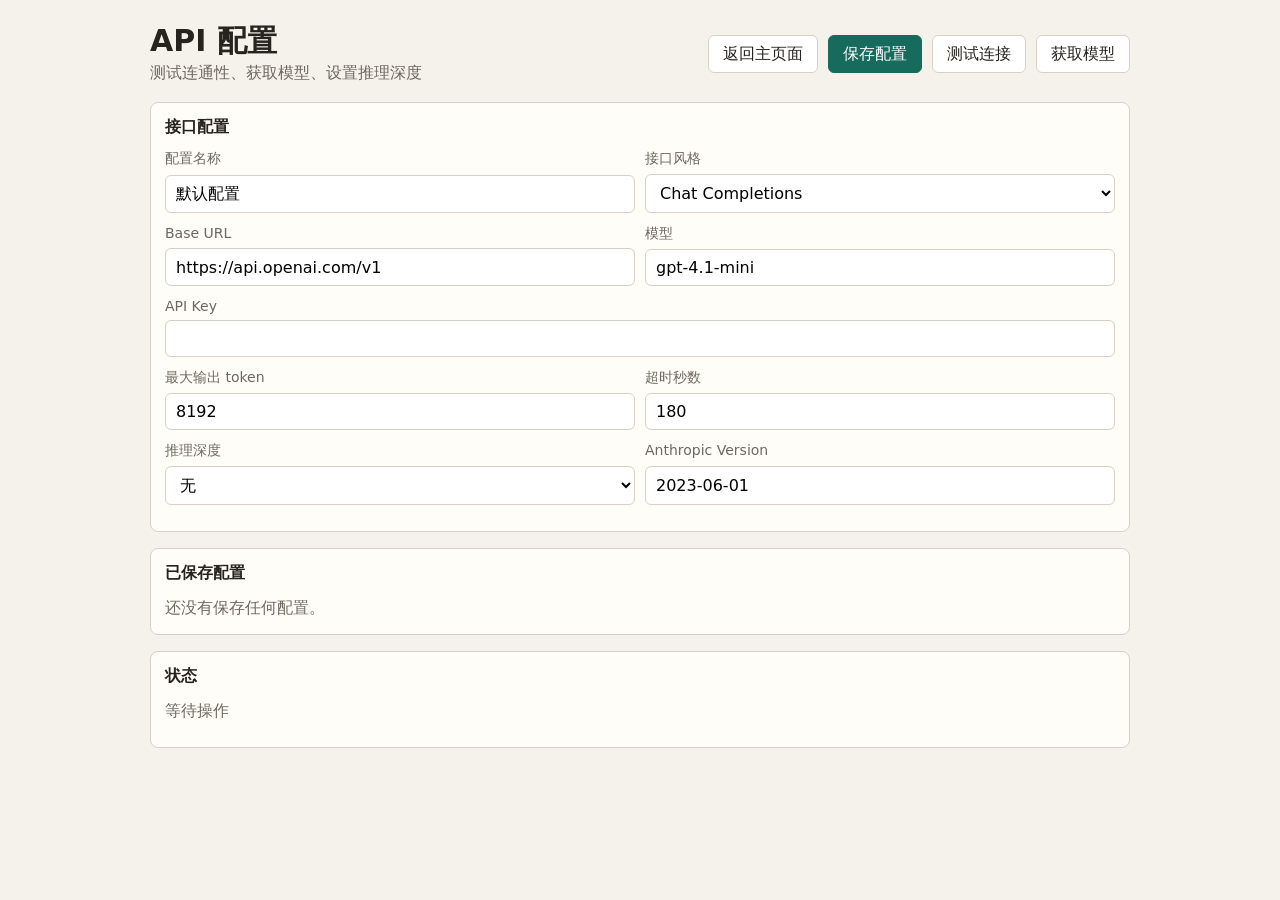
==== static/config.html @ f7bf5d54 "Initial commit" ====
<!doctype html>
<html lang="zh-CN">
  <head>
    <meta charset="utf-8" />
    <meta name="viewport" content="width=device-width, initial-scale=1" />
    <title>EasyNovel - API 配置</title>
    <link rel="stylesheet" href="/static/styles.css" />
  </head>
  <body>
    <main class="app-shell config-shell">
      <header class="topbar">
        <div>
          <h1>API 配置</h1>
          <p>测试连通性、获取模型、设置推理深度</p>
        </div>
        <div class="actions">
          <a class="link-button" href="/">返回主页面</a>
          <button id="saveBtn" type="button" class="primary">保存配置</button>
          <button id="testBtn" type="button">测试连接</button>
          <button id="fetchModelsBtn" type="button">获取模型</button>
        </div>
      </header>

      <section class="single-column">
        <section class="panel">
          <h2>接口配置</h2>
          <div class="two-fields">
            <label class="field">
              <span>配置名称</span>
              <input id="profileName" type="text" placeholder="默认配置" />
            </label>
            <label class="field">
              <span>接口风格</span>
              <select id="apiStyle">
                <option value="chat">Chat Completions</option>
                <option value="responses">Responses</option>
                <option value="anthropic">Anthropic / Authpic</option>
              </select>
            </label>
          </div>
          <div class="two-fields">
            <label class="field">
              <span>Base URL</span>
              <input id="baseUrl" type="text" value="https://api.openai.com/v1" autocomplete="off" />
            </label>
            <label class="field">
              <span>模型</span>
              <input id="model" type="text" value="gpt-4.1-mini" autocomplete="off" />
            </label>
          </div>
          <label class="field">
            <span>API Key</span>
            <input id="apiKey" type="password" autocomplete="off" />
          </label>
          <div class="two-fields">
            <label class="field">
              <span>最大输出 token</span>
              <input id="maxTokens" type="number" min="1" step="512" value="8192" />
            </label>
            <label class="field">
              <span>超时秒数</span>
              <input id="timeout" type="number" min="30" step="30" value="180" />
            </label>
          </div>
          <div class="two-fields">
            <label class="field">
              <span>推理深度</span>
              <select id="reasoningDepth">
                <option value="none">无</option>
                <option value="low">低</option>
                <option value="medium">中</option>
                <option value="high">高</option>
              </select>
            </label>
            <label class="field" id="anthropicVersionField">
              <span>Anthropic Version</span>
              <input id="anthropicVersion" type="text" value="2023-06-01" autocomplete="off" />
            </label>
          </div>
        </section>

        <section class="panel">
          <h2>已保存配置</h2>
          <div class="profile-list" id="profileList"></div>
        </section>

        <section class="panel">
          <h2>状态</h2>
          <p id="statusText">等待操作</p>
          <pre id="logs"></pre>
        </section>
      </section>
    </main>
    <script src="/static/config.js"></script>
  </body>
</html>
---- static/styles.css ----
:root {
  color-scheme: light;
  --bg: #f5f2ec;
  --ink: #27231f;
  --muted: #6f675f;
  --line: #d9d0c5;
  --panel: #fffdf8;
  --accent: #176b5d;
  --accent-strong: #0f4d43;
  --danger: #8a3434;
}

* {
  box-sizing: border-box;
}

body {
  margin: 0;
  min-width: 320px;
  background: var(--bg);
  color: var(--ink);
  font-family: "Microsoft YaHei", "PingFang SC", system-ui, sans-serif;
}

button,
input,
select,
textarea {
  font: inherit;
}

button,
.link-button {
  min-height: 38px;
  border: 1px solid var(--line);
  border-radius: 6px;
  padding: 0 14px;
  background: #ffffff;
  color: var(--ink);
  cursor: pointer;
  text-decoration: none;
  display: inline-flex;
  align-items: center;
  justify-content: center;
}

button:disabled {
  cursor: not-allowed;
  opacity: 0.55;
}

.primary {
  border-color: var(--accent);
  background: var(--accent);
  color: #ffffff;
}

.primary:hover {
  background: var(--accent-strong);
}

.ghost {
  color: var(--danger);
}

.app-shell {
  width: min(1440px, calc(100vw - 32px));
  margin: 0 auto;
  padding: 24px 0 36px;
}

.topbar {
  display: flex;
  align-items: center;
  justify-content: space-between;
  gap: 20px;
  padding-bottom: 18px;
}

h1,
h2,
p {
  margin: 0;
}

h1 {
  font-size: 30px;
  line-height: 1.1;
}

.topbar p {
  margin-top: 6px;
  color: var(--muted);
}

.actions {
  display: flex;
  flex-wrap: wrap;
  gap: 10px;
  justify-content: flex-end;
}

.workspace {
  display: grid;
  grid-template-columns: minmax(0, 1fr) 320px;
  gap: 16px;
  align-items: start;
}

.editor-grid {
  display: grid;
  grid-template-columns: repeat(2, minmax(0, 1fr));
  gap: 14px;
}

.editor-grid label,
.panel,
.output-panel {
  border: 1px solid var(--line);
  border-radius: 8px;
  background: var(--panel);
}

.editor-grid label {
  display: flex;
  min-height: 310px;
  flex-direction: column;
  overflow: hidden;
}

.editor-grid span,
.field span {
  color: var(--muted);
  font-size: 14px;
}

.editor-grid label > span {
  padding: 12px 12px 0;
}

textarea {
  width: 100%;
  flex: 1;
  border: 0;
  outline: 0;
  resize: vertical;
  background: transparent;
  color: var(--ink);
  line-height: 1.65;
  padding: 10px 12px 12px;
}

.side-panel {
  display: grid;
  gap: 14px;
}

.panel {
  padding: 14px;
}

h2 {
  margin-bottom: 12px;
  font-size: 16px;
}

.field {
  display: grid;
  gap: 6px;
  margin-bottom: 12px;
}

input,
select {
  width: 100%;
  border: 1px solid var(--line);
  border-radius: 6px;
  background: #ffffff;
  padding: 8px 10px;
}

.two-fields {
  display: grid;
  grid-template-columns: repeat(2, minmax(0, 1fr));
  gap: 10px;
}

.progress {
  height: 10px;
  overflow: hidden;
  border-radius: 999px;
  background: #e8dfd4;
}

#progressBar {
  width: 0%;
  height: 100%;
  background: var(--accent);
  transition: width 180ms ease;
}

#statusText {
  margin: 10px 0;
  color: var(--muted);
  line-height: 1.5;
}

#logs {
  max-height: 220px;
  overflow: auto;
  margin: 0;
  white-space: pre-wrap;
  color: var(--muted);
  font-size: 13px;
  line-height: 1.5;
}

.model-pill {
  min-height: 30px;
  margin: 0 8px 8px 0;
  padding: 0 10px;
  font-size: 13px;
}

.muted {
  color: var(--muted);
  line-height: 1.5;
}

.single-column {
  display: grid;
  gap: 16px;
}

.config-shell {
  max-width: 980px;
}

.profile-list {
  display: grid;
  gap: 10px;
}

.profile-row {
  display: flex;
  align-items: center;
  justify-content: space-between;
  gap: 14px;
  border: 1px solid var(--line);
  border-radius: 6px;
  padding: 10px;
  background: #ffffff;
}

.profile-row strong,
.profile-row span {
  display: block;
}

.profile-row span {
  margin-top: 4px;
  color: var(--muted);
  font-size: 13px;
}

.row-actions {
  display: flex;
  flex-wrap: wrap;
  gap: 8px;
  justify-content: flex-end;
}

#loadOutputBtn,
#downloadBtn {
  width: 100%;
}

#downloadBtn {
  margin-top: 10px;
}

.output-panel {
  margin-top: 16px;
  padding: 14px;
}

#output {
  min-height: 340px;
  border: 1px solid var(--line);
  border-radius: 6px;
  background: #ffffff;
}

@media (max-width: 980px) {
  .topbar,
  .workspace {
    grid-template-columns: 1fr;
    display: grid;
  }

  .actions {
    justify-content: start;
  }
}

@media (max-width: 720px) {
  .app-shell {
    width: min(100vw - 20px, 1440px);
    padding-top: 14px;
  }

  .editor-grid {
    grid-template-columns: 1fr;
  }

  .editor-grid label {
    min-height: 260px;
  }
}
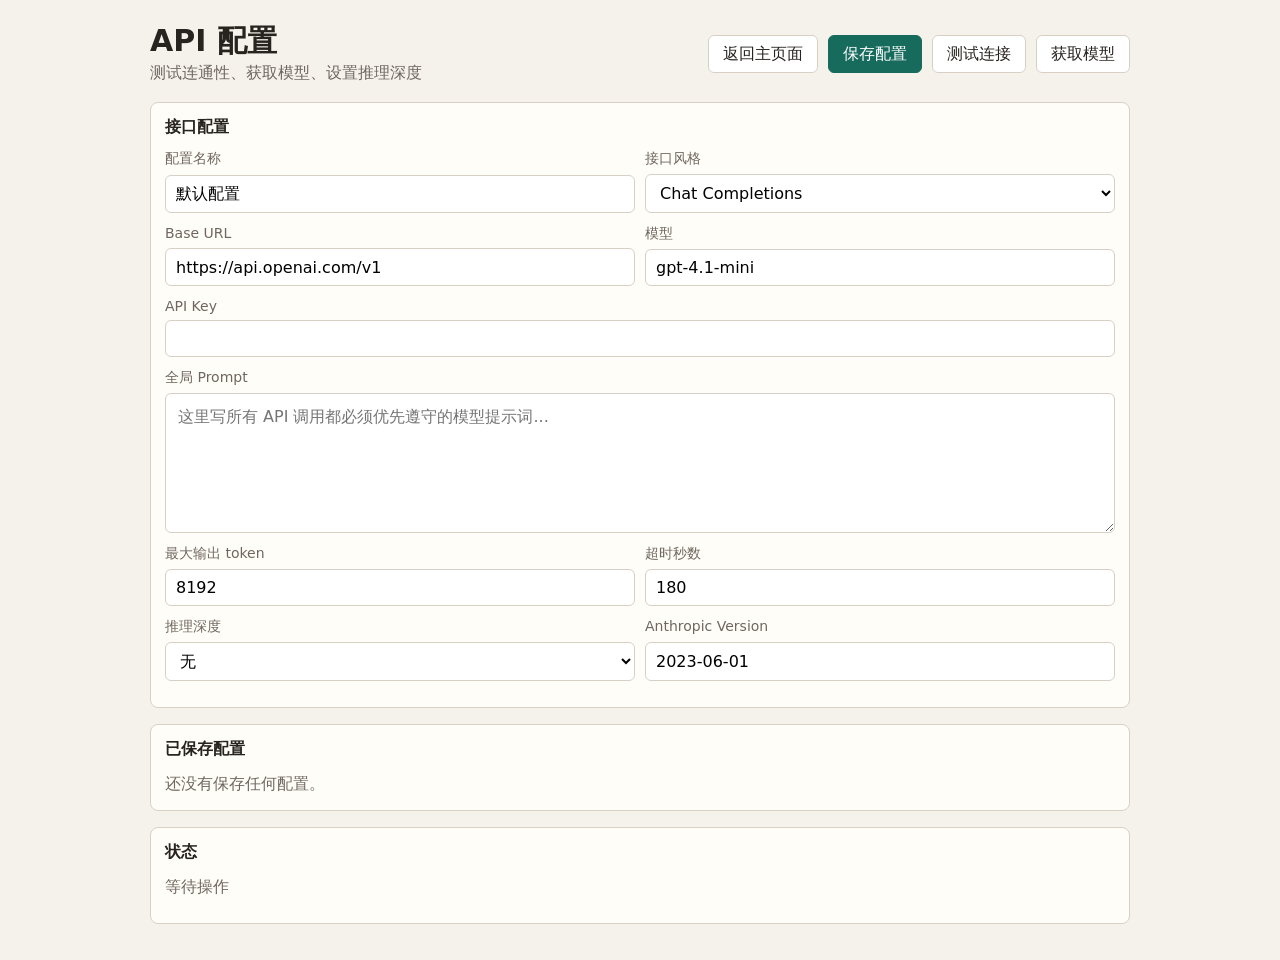
==== commit 55404692: "优化" ====
--- a/static/config.html
+++ b/static/config.html
@@ -52,6 +52,10 @@
             <span>API Key</span>
             <input id="apiKey" type="password" autocomplete="off" />
           </label>
+          <label class="field">
+            <span>全局 Prompt</span>
+            <textarea id="systemPrompt" class="config-prompt" placeholder="这里写所有 API 调用都必须优先遵守的模型提示词..." spellcheck="false"></textarea>
+          </label>
           <div class="two-fields">
             <label class="field">
               <span>最大输出 token</span>
--- a/static/styles.css
+++ b/static/styles.css
@@ -100,17 +100,129 @@
   justify-content: flex-end;
 }
 
-.workspace {
+.settings-layout {
   display: grid;
   grid-template-columns: minmax(0, 1fr) 320px;
   gap: 16px;
   align-items: start;
 }
 
+.tabs {
+  display: flex;
+  gap: 8px;
+  margin-bottom: 16px;
+  border-bottom: 1px solid var(--line);
+}
+
+.tab-button {
+  min-height: 40px;
+  border-bottom-left-radius: 0;
+  border-bottom-right-radius: 0;
+  border-bottom-color: transparent;
+}
+
+.tab-button.active {
+  border-color: var(--accent);
+  background: var(--accent);
+  color: #ffffff;
+}
+
+.tab-panel {
+  display: none;
+}
+
+.tab-panel.active {
+  display: block;
+}
+
+.model-strip {
+  display: flex;
+  align-items: end;
+  gap: 14px;
+  margin: -4px 0 16px;
+  border: 1px solid var(--line);
+  border-radius: 8px;
+  background: var(--panel);
+  padding: 12px 14px;
+}
+
+.model-select-field {
+  display: grid;
+  min-width: min(420px, 100%);
+  gap: 6px;
+}
+
+.model-select-field span {
+  color: var(--muted);
+  font-size: 14px;
+}
+
+.model-strip #profileInfo {
+  padding-bottom: 8px;
+}
+
+.planner-layout {
+  display: grid;
+  grid-template-columns: minmax(0, 0.9fr) minmax(320px, 1.1fr);
+  gap: 14px;
+}
+
+.planner-brief {
+  display: flex;
+  min-height: 420px;
+  flex-direction: column;
+  overflow: hidden;
+  border: 1px solid var(--line);
+  border-radius: 8px;
+  background: #ffffff;
+}
+
+.planner-brief span {
+  padding: 12px 12px 0;
+  color: var(--muted);
+  font-size: 14px;
+}
+
+#plannerInput {
+  min-height: 360px;
+}
+
+.config-prompt {
+  min-height: 140px;
+  border: 1px solid var(--line);
+  border-radius: 6px;
+  background: #ffffff;
+}
+
+.planner-actions {
+  display: grid;
+  grid-template-columns: 1fr 112px 76px;
+  gap: 10px;
+  margin-bottom: 10px;
+}
+
+.plan-preview {
+  min-height: 368px;
+  max-height: 460px;
+  overflow: auto;
+  margin: 0;
+  border: 1px solid var(--line);
+  border-radius: 6px;
+  background: #ffffff;
+  color: var(--ink);
+  white-space: pre-wrap;
+  line-height: 1.55;
+  padding: 10px;
+}
+
 .editor-grid {
   display: grid;
   grid-template-columns: repeat(2, minmax(0, 1fr));
   gap: 14px;
+}
+
+.wide-editor {
+  grid-column: 1 / -1;
 }
 
 .editor-grid label,
@@ -155,6 +267,16 @@
   gap: 14px;
 }
 
+.generate-layout {
+  display: grid;
+  grid-template-columns: minmax(0, 1fr) 220px;
+  gap: 16px;
+}
+
+.generate-layout .output-panel {
+  grid-column: 1 / -1;
+}
+
 .panel {
   padding: 14px;
 }
@@ -177,6 +299,12 @@
   border-radius: 6px;
   background: #ffffff;
   padding: 8px 10px;
+}
+
+.input-with-button {
+  display: grid;
+  grid-template-columns: minmax(0, 1fr) 64px;
+  gap: 8px;
 }
 
 .two-fields {
@@ -293,13 +421,27 @@
 
 @media (max-width: 980px) {
   .topbar,
-  .workspace {
+  .settings-layout,
+  .generate-layout {
     grid-template-columns: 1fr;
     display: grid;
   }
 
   .actions {
     justify-content: start;
+  }
+
+  .model-strip {
+    align-items: stretch;
+    flex-direction: column;
+  }
+
+  .model-strip #profileInfo {
+    padding-bottom: 0;
+  }
+
+  .planner-layout {
+    grid-template-columns: 1fr;
   }
 }
 
@@ -313,7 +455,19 @@
     grid-template-columns: 1fr;
   }
 
+  .wide-editor {
+    grid-column: auto;
+  }
+
   .editor-grid label {
     min-height: 260px;
   }
-}
+
+  .planner-actions {
+    grid-template-columns: 1fr;
+  }
+
+  .tabs {
+    overflow-x: auto;
+  }
+}
